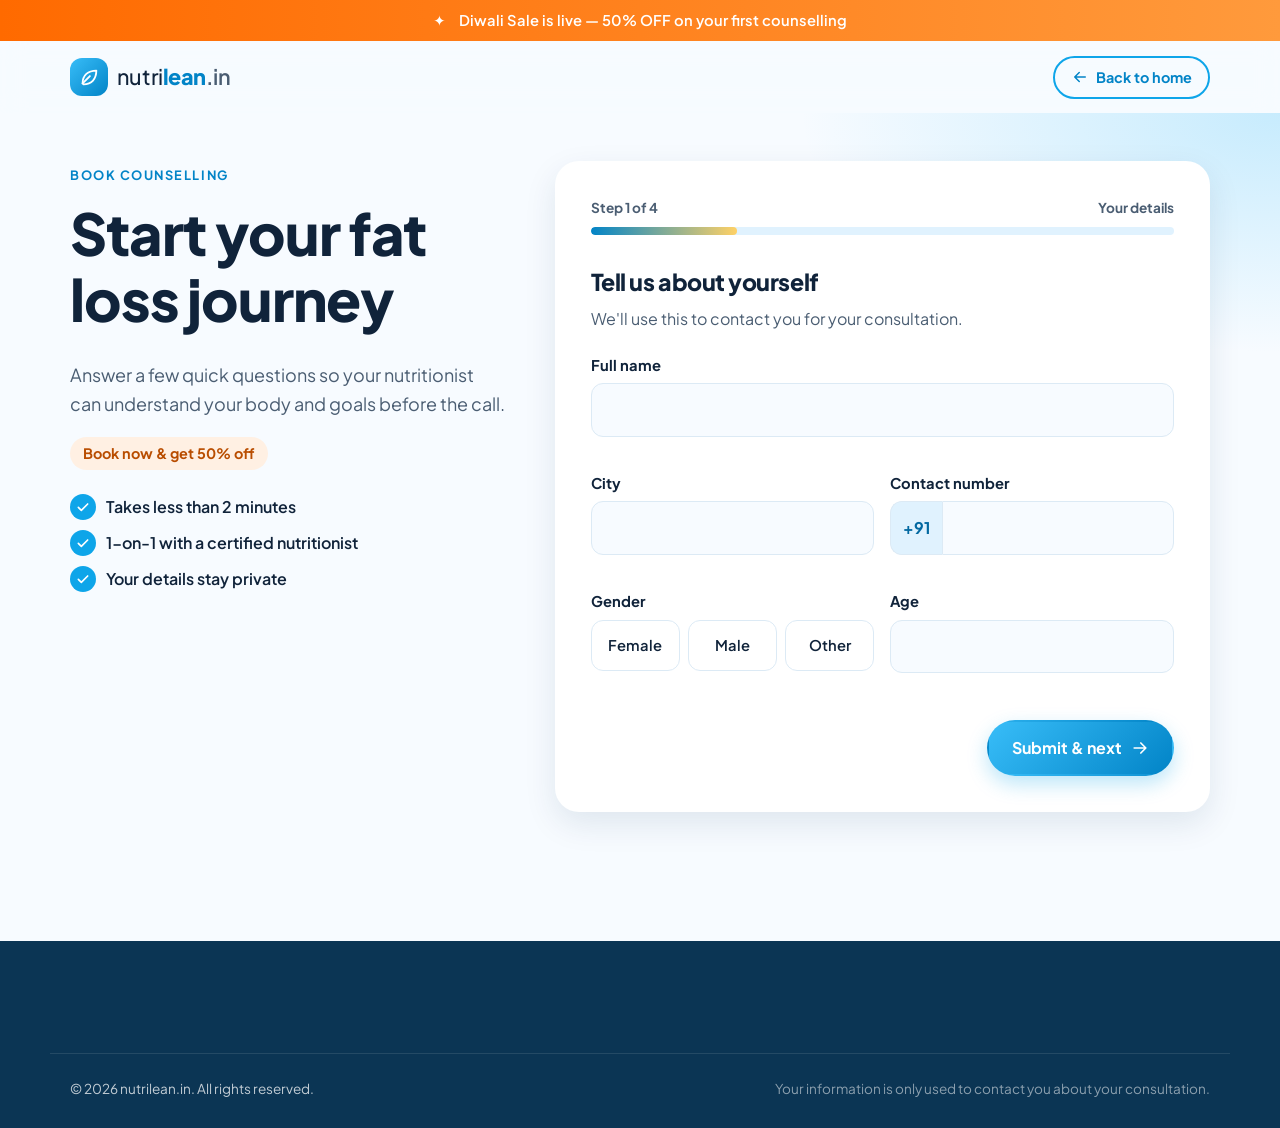
==== book.html @ 093c46b3 "Add nutrilean.in website Static site (HTML/CSS/vanilla JS) with home page, 4-step booking form, What" ====
<!doctype html>
<html lang="en">
<head>
  <meta charset="utf-8">
  <meta name="viewport" content="width=device-width, initial-scale=1">
  <title>Book Consultation — nutrilean.in</title>
  <meta name="description" content="Book your fat loss counselling with a certified nutritionist at nutrilean.in.">
  <meta name="theme-color" content="#0ea5e9">
  <link rel="icon" href="favicon.svg" type="image/svg+xml">
  <link rel="preconnect" href="https://fonts.googleapis.com">
  <link rel="preconnect" href="https://fonts.gstatic.com" crossorigin>
  <link href="https://fonts.googleapis.com/css2?family=Plus+Jakarta+Sans:wght@400;500;600;700;800&display=swap" rel="stylesheet">
  <link rel="stylesheet" href="css/styles.css">
  <script>document.documentElement.classList.add('js')</script>
  <script src="js/placeholder.js"></script>
  <script src="js/config.js"></script>
  <script src="js/main.js" defer></script>
  <script src="js/book.js" defer></script>
</head>
<body>

  <svg width="0" height="0" style="position:absolute" aria-hidden="true">
    <symbol id="i-check" viewBox="0 0 24 24"><path fill="none" stroke="currentColor" stroke-width="2.5" stroke-linecap="round" stroke-linejoin="round" d="M5 12.5l4.5 4.5L19 7.5"/></symbol>
    <symbol id="i-arrow" viewBox="0 0 24 24"><path fill="none" stroke="currentColor" stroke-width="2" stroke-linecap="round" stroke-linejoin="round" d="M5 12h14M13 6l6 6-6 6"/></symbol>
    <symbol id="i-back" viewBox="0 0 24 24"><path fill="none" stroke="currentColor" stroke-width="2" stroke-linecap="round" stroke-linejoin="round" d="M19 12H5M11 6l-6 6 6 6"/></symbol>
    <symbol id="i-leaf" viewBox="0 0 24 24"><g fill="none" stroke="currentColor" stroke-width="2" stroke-linecap="round" stroke-linejoin="round"><path d="M5 19c0-9 6-14 15-14 0 9-5 15-14 15"/><path d="M5 19l8-8"/></g></symbol>
    <symbol id="i-whatsapp" viewBox="0 0 24 24"><path fill="currentColor" d="M12 2a10 10 0 0 0-8.6 15.1L2 22l5-1.3A10 10 0 1 0 12 2zm0 18.2a8.2 8.2 0 0 1-4.2-1.2l-.3-.2-3 .8.8-2.9-.2-.3A8.2 8.2 0 1 1 12 20.2zm4.5-6.1c-.2-.1-1.5-.7-1.7-.8s-.4-.1-.6.1-.7.8-.8 1-.3.2-.5.1a6.7 6.7 0 0 1-3.3-2.9c-.3-.4.3-.4.7-1.4.1-.2 0-.3 0-.4l-.8-1.8c-.2-.5-.4-.4-.6-.4h-.5a1 1 0 0 0-.7.3 3 3 0 0 0-.9 2.2 5.2 5.2 0 0 0 1.1 2.7 11.9 11.9 0 0 0 4.5 4c1.7.7 2.4.8 3.2.6a2.8 2.8 0 0 0 1.8-1.3 2.3 2.3 0 0 0 .2-1.3c-.1-.1-.3-.2-.5-.3z"/></symbol>
  </svg>

  <div class="offer-bar" data-offer-bar hidden>
    <span class="offer-bar__spark" aria-hidden="true">✦</span>
    <span data-offer-banner></span>
  </div>

  <header class="site-header">
    <div class="container site-header__inner">
      <a href="index.html" class="logo" aria-label="nutrilean.in home">
        <span class="logo__mark" aria-hidden="true"><svg class="icon"><use href="#i-leaf"/></svg></span>
        <span class="logo__text">nutri<strong>lean</strong><span class="logo__tld">.in</span></span>
      </a>
      <a href="index.html" class="btn btn--ghost btn--sm"><svg class="icon"><use href="#i-back"/></svg>Back to home</a>
    </div>
  </header>

  <main class="book">
    <div class="container book__inner">
      <aside class="book__aside">
        <p class="eyebrow">Book counselling</p>
        <h1>Start your fat loss journey</h1>
        <p class="lead">Answer a few quick questions so your nutritionist can understand your body and goals before the call.</p>
        <p data-offer-cta-wrap hidden><span class="pill pill--offer" data-offer-cta></span></p>
        <ul class="checklist">
          <li><svg class="icon"><use href="#i-check"/></svg>Takes less than 2 minutes</li>
          <li><svg class="icon"><use href="#i-check"/></svg>1-on-1 with a certified nutritionist</li>
          <li><svg class="icon"><use href="#i-check"/></svg>Your details stay private</li>
        </ul>
      </aside>

      <div class="form-card">
        <form id="booking-form" novalidate>
          <div class="progress" aria-hidden="true">
            <div class="progress__meta"><span data-step-label>Step 1 of 4</span><span data-step-name>Your details</span></div>
            <div class="progress__track"><div class="progress__bar"></div></div>
          </div>

          <!-- Step 1: Basic details -->
          <fieldset class="step" data-step="1" data-name="Your details">
            <legend>Tell us about yourself</legend>
            <p class="step__hint">We'll use this to contact you for your consultation.</p>
            <div class="field-grid">
              <div class="field field--full">
                <label for="name">Full name</label>
                <input id="name" name="name" type="text" autocomplete="name" required>
                <span class="field__error"></span>
              </div>
              <div class="field">
                <label for="city">City</label>
                <input id="city" name="city" type="text" autocomplete="address-level2" required>
                <span class="field__error"></span>
              </div>
              <div class="field">
                <label for="contact">Contact number</label>
                <div class="phone-input">
                  <span>+91</span>
                  <input id="contact" name="contact" type="tel" inputmode="numeric" autocomplete="tel-national" maxlength="10" pattern="[6-9][0-9]{9}" required>
                </div>
                <span class="field__error"></span>
              </div>
              <div class="field">
                <span class="field__label" id="gender-label">Gender</span>
                <div class="segmented" role="radiogroup" aria-labelledby="gender-label">
                  <label class="option"><input type="radio" name="gender" value="Female" required><span class="option__box">Female</span></label>
                  <label class="option"><input type="radio" name="gender" value="Male"><span class="option__box">Male</span></label>
                  <label class="option"><input type="radio" name="gender" value="Other"><span class="option__box">Other</span></label>
                </div>
                <span class="field__error"></span>
              </div>
              <div class="field">
                <label for="age">Age</label>
                <input id="age" name="age" type="number" inputmode="numeric" min="12" max="100" required>
                <span class="field__error"></span>
              </div>
            </div>
          </fieldset>

          <!-- Step 2: Goal -->
          <fieldset class="step" data-step="2" data-name="Your goal" data-group="goal" hidden>
            <legend>Why do you want to lose weight?</legend>
            <p class="step__hint">Select all that apply.</p>
            <div class="options options--2">
              <label class="option"><input type="checkbox" name="goal" value="Improve personality"><span class="option__box">Improve personality</span></label>
              <label class="option"><input type="checkbox" name="goal" value="Become fit / healthier"><span class="option__box">Become fit / healthier</span></label>
              <label class="option"><input type="checkbox" name="goal" value="Feel exhausted"><span class="option__box">I feel exhausted</span></label>
              <label class="option"><input type="checkbox" name="goal" value="Conceive pregnancy / family planning"><span class="option__box">Conceive pregnancy / family planning</span></label>
              <label class="option"><input type="checkbox" name="goal" value="Good looks"><span class="option__box">Good looks</span></label>
            </div>
            <p class="step__error" role="alert"></p>
          </fieldset>

          <!-- Step 3: Health conditions -->
          <fieldset class="step" data-step="3" data-name="Health" data-group="conditions" hidden>
            <legend>Do you have any health conditions?</legend>
            <p class="step__hint">Select all that apply — this helps us plan safely for you.</p>
            <div class="options options--2">
              <label class="option"><input type="checkbox" name="conditions" value="None" data-exclusive><span class="option__box">None</span></label>
              <label class="option"><input type="checkbox" name="conditions" value="Thyroid"><span class="option__box">Thyroid</span></label>
              <label class="option"><input type="checkbox" name="conditions" value="PCOD / PCOS"><span class="option__box">PCOD / PCOS</span></label>
              <label class="option"><input type="checkbox" name="conditions" value="Diabetes / Pre-diabetes"><span class="option__box">Diabetes / Pre-diabetes</span></label>
              <label class="option"><input type="checkbox" name="conditions" value="Cholesterol"><span class="option__box">Cholesterol</span></label>
              <label class="option"><input type="checkbox" name="conditions" value="Fatty liver"><span class="option__box">Fatty liver</span></label>
            </div>
            <p class="step__error" role="alert"></p>
          </fieldset>

          <!-- Step 4: Past attempts -->
          <fieldset class="step" data-step="4" data-name="Past attempts" data-group="tried" hidden>
            <legend>Have you tried any of these to lose weight?</legend>
            <p class="step__hint">Select all that apply.</p>
            <div class="options options--2">
              <label class="option"><input type="checkbox" name="tried" value="Never tried to lose weight" data-exclusive><span class="option__box">Never tried to lose weight</span></label>
              <label class="option"><input type="checkbox" name="tried" value="Paid diet plans"><span class="option__box">Paid diet plans</span></label>
              <label class="option"><input type="checkbox" name="tried" value="Gym membership"><span class="option__box">Gym membership</span></label>
              <label class="option"><input type="checkbox" name="tried" value="Slimming pills & other supplements"><span class="option__box">Slimming pills &amp; other supplements</span></label>
              <label class="option"><input type="checkbox" name="tried" value="Fasting / meal replacement kit"><span class="option__box">Fasting / meal replacement kit</span></label>
              <label class="option"><input type="checkbox" name="tried" value="Other" data-other><span class="option__box">Other</span></label>
            </div>
            <div class="field other-field" hidden>
              <label for="tried-other">Please mention</label>
              <input id="tried-other" name="triedOther" type="text">
            </div>
            <p class="step__error" role="alert"></p>
          </fieldset>

          <div class="form-nav">
            <button type="button" class="btn btn--ghost" data-prev hidden><svg class="icon"><use href="#i-back"/></svg>Back</button>
            <button type="submit" class="btn btn--primary" data-next>Submit &amp; next <svg class="icon"><use href="#i-arrow"/></svg></button>
          </div>
        </form>

        <div class="success" hidden>
          <div class="confetti" aria-hidden="true"></div>
          <span class="success__icon"><svg class="icon"><use href="#i-check"/></svg></span>
          <p class="eyebrow">Booking confirmed</p>
          <h2 class="success__title">Welcome to the nutrilean family, <span class="success__name" data-success-name></span>!</h2>
          <p class="success__lead">You've just taken the most important step — <strong>deciding to start</strong>. Your transformation journey begins today, and <span data-coach-name>Piyush</span> and the team will be with you at every step.</p>

          <p class="success__offer" data-offer-cta-wrap hidden>🎉 Your <strong>50% OFF</strong> on the first counselling is reserved</p>

          <ol class="success__next">
            <li><span>1</span><div><strong>We review your answers</strong><small>Your nutritionist studies your goals and health details</small></div></li>
            <li><span>2</span><div><strong>We call you on <span data-success-phone></span></strong><small>To schedule your 1-on-1 consultation</small></div></li>
            <li><span>3</span><div><strong>Your personalised plan begins</strong><small>Home-cooked food. No supplements. No shortcuts.</small></div></li>
          </ol>

          <p class="success__hint">Want a faster response? Send your details to us on WhatsApp.</p>
          <a class="btn btn--whatsapp btn--lg" data-success-whatsapp target="_blank" rel="noopener"><svg class="icon"><use href="#i-whatsapp"/></svg>Continue on WhatsApp</a>
        </div>
      </div>
    </div>
  </main>

  <footer class="site-footer">
    <div class="container site-footer__bottom">
      <p>© <span data-year></span> nutrilean.in. All rights reserved.</p>
      <p class="site-footer__note">Your information is only used to contact you about your consultation.</p>
    </div>
  </footer>
</body>
</html>
---- css/styles.css ----
/* ==========================================================
   nutrilean.in — styles
   ========================================================== */

:root {
  --blue-900: #0b3554;
  --blue-800: #0369a1;
  --blue-700: #0ea5e9;
  --blue-600: #0284c7;
  --blue-100: #e0f2fe;
  --blue-50: #f0f9ff;
  --accent: #ffd166;
  --orange: #ff7a1a;
  --orange-100: #fff0e3;
  --cream: #f7fbff;
  --ink: #10233a;
  --ink-2: #4a5d72;
  --line: #dceaf5;
  --white: #fff;
  --red: #d64545;

  --radius: 18px;
  --radius-sm: 12px;
  --shadow-sm: 0 2px 8px rgba(11, 53, 84, .06);
  --shadow: 0 12px 32px rgba(11, 53, 84, .10);
  --shadow-lg: 0 24px 60px rgba(11, 53, 84, .16);

  --font: 'Plus Jakarta Sans', system-ui, -apple-system, 'Segoe UI', Roboto, sans-serif;
  --container: 1180px;
  --header-h: 72px;
}

*, *::before, *::after { box-sizing: border-box; }

html { scroll-behavior: smooth; scroll-padding-top: calc(var(--header-h) + 12px); -webkit-text-size-adjust: 100%; }

body {
  margin: 0;
  font-family: var(--font);
  font-size: 16px;
  line-height: 1.6;
  color: var(--ink);
  background: var(--cream);
  -webkit-font-smoothing: antialiased;
}
body.nav-open { overflow: hidden; }
html, body { overflow-x: clip; }
[hidden] { display: none !important; }

img { max-width: 100%; height: auto; display: block; }
a { color: inherit; }
h1, h2, h3, h4 { line-height: 1.15; margin: 0 0 .5em; letter-spacing: -.02em; }
h1 { font-size: clamp(2.2rem, 5vw, 3.6rem); font-weight: 800; }
h2 { font-size: clamp(1.75rem, 3.6vw, 2.6rem); font-weight: 800; }
h3 { font-size: 1.15rem; font-weight: 700; }
p { margin: 0 0 1em; }

.icon { width: 1.25em; height: 1.25em; flex-shrink: 0; }

.container { width: 100%; max-width: var(--container); margin: 0 auto; padding: 0 20px; }

.eyebrow {
  display: inline-block;
  margin-bottom: .9rem;
  font-size: .8rem;
  font-weight: 700;
  letter-spacing: .12em;
  text-transform: uppercase;
  color: var(--blue-600);
}
.lead { font-size: 1.125rem; color: var(--ink-2); }
.highlight { color: var(--blue-600); position: relative; white-space: nowrap; }
.highlight::after {
  content: ""; position: absolute; left: 0; right: 0; bottom: .06em; height: .22em;
  background: var(--accent); opacity: .55; z-index: -1; border-radius: 4px;
}

/* ---------- Buttons ---------- */
.btn {
  display: inline-flex; align-items: center; justify-content: center; gap: .5em;
  padding: .8em 1.4em;
  border: 2px solid transparent;
  border-radius: 999px;
  font: inherit; font-weight: 700; font-size: 1rem;
  text-decoration: none; cursor: pointer;
  transition: transform .15s ease, box-shadow .2s ease, background .2s ease, color .2s ease;
}
.btn:hover { transform: translateY(-2px); }
.btn:active { transform: translateY(0); }
.btn:focus-visible { outline: 3px solid var(--accent); outline-offset: 3px; }
.btn--sm { padding: .55em 1.1em; font-size: .9rem; }
.btn--lg { padding: .95em 1.7em; font-size: 1.05rem; }
.btn--primary { background: linear-gradient(135deg, #38bdf8, #0284c7); color: var(--white); box-shadow: 0 8px 20px rgba(14, 165, 233, .28); }
.btn--primary:hover { background: linear-gradient(135deg, #0ea5e9, #0369a1); box-shadow: 0 12px 26px rgba(14, 165, 233, .34); }
.btn--ghost { border-color: var(--blue-700); color: var(--blue-600); background: transparent; }
.btn--ghost:hover { background: var(--blue-700); color: var(--white); }
.btn--light { background: var(--white); color: var(--blue-800); }
.btn--youtube { background: #ff0033; color: var(--white); }
.btn--instagram { background: linear-gradient(45deg, #f09433, #dc2743 50%, #bc1888); color: var(--white); }
.btn[disabled] { opacity: .6; cursor: not-allowed; transform: none; }

.pill { display: inline-flex; align-items: center; padding: .35em .9em; border-radius: 999px; font-size: .9rem; font-weight: 700; }
.pill--offer { background: var(--orange-100); color: #b94d00; }

/* ---------- Offer bar ---------- */
.offer-bar {
  display: flex; align-items: center; justify-content: center; flex-wrap: wrap; gap: .4em .9em;
  padding: .6em 16px;
  background: linear-gradient(90deg, #ff6a00, #ff9a3c);
  color: var(--white);
  font-size: .92rem; font-weight: 600; text-align: center;
}
.offer-bar[hidden] { display: none; }
.offer-bar__spark { animation: twinkle 1.6s ease-in-out infinite; }
.offer-bar__link {
  display: inline-flex; align-items: center; gap: .3em;
  color: var(--white); font-weight: 800; text-decoration: underline; text-underline-offset: 3px;
}
@keyframes twinkle { 50% { opacity: .35; transform: scale(.8); } }

/* ---------- Header ---------- */
.site-header {
  position: sticky; top: 0; z-index: 50;
  background: rgba(247, 251, 255, .9);
  backdrop-filter: saturate(1.4) blur(12px);
  -webkit-backdrop-filter: saturate(1.4) blur(12px);
  transition: box-shadow .2s ease;
}
.site-header.is-scrolled { box-shadow: 0 1px 0 var(--line), var(--shadow-sm); }
.site-header__inner { display: flex; align-items: center; justify-content: space-between; height: var(--header-h); }

.logo { display: inline-flex; align-items: center; gap: .55rem; text-decoration: none; color: var(--ink); }
.logo__mark {
  display: grid; place-items: center;
  width: 38px; height: 38px; border-radius: 12px;
  background: linear-gradient(135deg, #38bdf8, #0284c7); color: var(--white);
}
.logo__mark .icon { width: 22px; height: 22px; }
.logo__text { font-size: 1.35rem; font-weight: 500; letter-spacing: -.02em; }
.logo__text strong { font-weight: 800; color: var(--blue-600); }
.logo__tld { color: var(--ink-2); font-weight: 600; }
.logo--light { color: var(--white); }
.logo--light .logo__text strong { color: var(--accent); }
.logo--light .logo__tld { color: rgba(255, 255, 255, .7); }

.nav { display: flex; align-items: center; gap: 1.6rem; }
.nav a:not(.btn) { text-decoration: none; font-weight: 600; font-size: .95rem; color: var(--ink-2); transition: color .15s; }
.nav a:not(.btn):hover { color: var(--blue-600); }

.nav-toggle {
  display: none; width: 44px; height: 44px; padding: 10px;
  background: none; border: 0; cursor: pointer;
}
.nav-toggle span { display: block; height: 2px; margin: 5px 0; background: var(--ink); border-radius: 2px; transition: transform .25s, opacity .25s; }
.nav-toggle[aria-expanded="true"] span:nth-child(1) { transform: translateY(7px) rotate(45deg); }
.nav-toggle[aria-expanded="true"] span:nth-child(2) { opacity: 0; }
.nav-toggle[aria-expanded="true"] span:nth-child(3) { transform: translateY(-7px) rotate(-45deg); }

/* ---------- Hero ---------- */
.hero {
  position: relative; overflow: hidden;
  padding: 56px 0 80px;
  background:
    radial-gradient(900px 500px at 85% 10%, rgba(56, 189, 248, .28), transparent 60%),
    radial-gradient(700px 500px at 0% 100%, rgba(14, 165, 233, .10), transparent 60%);
}
.hero__inner { display: grid; grid-template-columns: 1.1fr .9fr; gap: 56px; align-items: center; }
.hero h1 { position: relative; z-index: 0; }
.hero__actions { display: flex; flex-wrap: wrap; gap: 12px; margin: 28px 0 16px; }
.hero__offer { margin: 0 0 32px; }
.hero__offer[hidden] { display: none; }
.hero__stats { display: flex; flex-wrap: wrap; gap: 14px; list-style: none; padding: 0; margin: 0; }
.hero__stats li {
  flex: 1 1 140px;
  padding: 14px 18px;
  background: var(--white); border: 1px solid var(--line); border-radius: var(--radius-sm);
}
.hero__stats strong { display: block; font-size: 1.6rem; font-weight: 800; color: var(--blue-600); line-height: 1.1; }
.hero__stats span { font-size: .85rem; color: var(--ink-2); }

.hero__media { position: relative; }
.hero__media img {
  width: 100%; aspect-ratio: 6 / 7; object-fit: cover;
  border-radius: 28px; box-shadow: var(--shadow-lg);
}
.hero__badge {
  position: absolute; left: -24px; bottom: 32px;
  display: flex; align-items: center; gap: 12px;
  padding: 14px 18px;
  background: var(--white); border-radius: var(--radius-sm); box-shadow: var(--shadow);
}
.hero__badge .icon { width: 36px; height: 36px; color: var(--blue-600); }
.hero__badge strong { display: block; font-size: .98rem; }
.hero__badge span { font-size: .85rem; color: var(--ink-2); }

/* ---------- Sections ---------- */
.section { padding: 88px 0; }
.section--tint { background: var(--blue-50); }
.section--dark { background: var(--blue-900); color: var(--white); }
.section--dark .eyebrow { color: var(--accent); }
.section__head { max-width: 680px; margin: 0 auto 48px; text-align: center; }
.section__head p:last-child { color: var(--ink-2); font-size: 1.08rem; margin: 0; }
.section__cta { display: flex; flex-direction: column; align-items: center; gap: 10px; margin-top: 48px; }
.section__cta-note { font-weight: 600; color: #b94d00; font-size: .95rem; }

/* Transformations */
.transform-grid { display: grid; grid-template-columns: repeat(3, 1fr); gap: 20px; }
.transform-card {
  margin: 0; overflow: hidden;
  background: var(--white); border-radius: var(--radius); box-shadow: var(--shadow-sm);
  transition: transform .25s ease, box-shadow .25s ease;
}
.transform-card:hover { transform: translateY(-4px); box-shadow: var(--shadow); }
.transform-card img { width: 100%; aspect-ratio: 4 / 5; object-fit: cover; }
.transform-card figcaption { padding: 14px 18px 16px; }
.transform-card strong { display: block; color: var(--blue-600); }
.transform-card span { font-size: .9rem; color: var(--ink-2); }

/* Split */
.split { display: grid; grid-template-columns: 1fr 1fr; gap: 56px; align-items: center; }
.checklist { list-style: none; padding: 0; margin: 0 0 28px; display: grid; gap: 10px; }
.checklist li { display: flex; align-items: center; gap: 10px; font-weight: 600; }
.checklist .icon {
  width: 26px; height: 26px; padding: 5px; border-radius: 50%;
  background: var(--blue-700); color: var(--white);
}
.recipe-grid { display: grid; grid-template-columns: 1fr 1fr; gap: 16px; }
.recipe-card { margin: 0; position: relative; overflow: hidden; border-radius: var(--radius); box-shadow: var(--shadow-sm); }
.recipe-card:nth-child(even) { transform: translateY(28px); }
.recipe-card img { width: 100%; aspect-ratio: 1; object-fit: cover; }
.recipe-card figcaption {
  position: absolute; left: 10px; right: 10px; bottom: 10px;
  padding: 8px 12px; border-radius: 10px;
  background: rgba(255, 255, 255, .92); font-weight: 700; font-size: .9rem;
}

/* Consultation path */
.path {
  list-style: none; padding: 0; margin: 0;
  display: grid; grid-template-columns: repeat(3, 1fr); gap: 24px;
  counter-reset: path;
}
.path__step {
  position: relative; padding: 32px 28px;
  background: var(--white); border: 1px solid var(--line); border-radius: var(--radius);
  text-align: center;
}
.path__step:not(:last-child)::after {
  content: ""; position: absolute; top: 58px; right: -24px; width: 24px; height: 2px;
  background: repeating-linear-gradient(90deg, var(--blue-600) 0 6px, transparent 6px 10px);
}
.path__icon {
  display: inline-grid; place-items: center;
  width: 56px; height: 56px; margin-bottom: 16px; border-radius: 16px;
  background: var(--blue-100); color: var(--blue-600);
}
.path__icon .icon { width: 28px; height: 28px; }
.path__step p { color: var(--ink-2); margin: 0; }

/* Why choose us */
.feature-grid { display: grid; grid-template-columns: repeat(3, 1fr); gap: 20px; }
.feature {
  padding: 28px;
  background: rgba(255, 255, 255, .05); border: 1px solid rgba(255, 255, 255, .1); border-radius: var(--radius);
  transition: background .2s, transform .25s;
}
.feature:hover { background: rgba(255, 255, 255, .09); transform: translateY(-4px); }
.feature__icon {
  display: inline-grid; place-items: center;
  width: 50px; height: 50px; margin-bottom: 18px; border-radius: 14px;
  background: var(--accent); color: var(--blue-900);
}
.feature__icon .icon { width: 26px; height: 26px; }
.feature p { color: rgba(255, 255, 255, .72); margin: 0; }

/* Programme */
.programme { display: grid; grid-template-columns: .9fr 1.1fr; gap: 56px; align-items: start; }
.programme__copy { position: sticky; top: calc(var(--header-h) + 24px); }
.guarantee {
  display: flex; gap: 14px; align-items: flex-start;
  margin: 8px 0 28px; padding: 18px 20px;
  background: var(--orange-100); border-radius: var(--radius-sm);
}
.guarantee .icon { width: 34px; height: 34px; color: var(--orange); }
.guarantee strong { display: block; }
.guarantee span { font-size: .95rem; color: var(--ink-2); }
.includes { list-style: none; padding: 0; margin: 0; display: grid; gap: 12px; }
.includes li {
  display: flex; align-items: center; gap: 16px;
  padding: 18px 20px;
  background: var(--white); border: 1px solid var(--line); border-radius: var(--radius-sm);
  transition: border-color .2s, box-shadow .2s;
}
.includes li:hover { border-color: var(--blue-600); box-shadow: var(--shadow-sm); }
.includes__icon {
  display: grid; place-items: center; flex-shrink: 0;
  width: 46px; height: 46px; border-radius: 12px;
  background: var(--blue-100); color: var(--blue-600);
}
.includes strong { display: block; }
.includes span { font-size: .92rem; color: var(--ink-2); }

/* Timeline */
.timeline { list-style: none; padding: 0; margin: 0 auto; max-width: 760px; position: relative; }
.timeline::before {
  content: ""; position: absolute; left: 23px; top: 24px; bottom: 24px; width: 2px;
  background: linear-gradient(var(--blue-600), var(--accent));
}
.timeline__item { position: relative; display: flex; gap: 24px; padding: 0 0 28px; }
.timeline__item:last-child { padding-bottom: 0; }
.timeline__num {
  position: relative; z-index: 1; flex-shrink: 0;
  display: grid; place-items: center;
  width: 48px; height: 48px; border-radius: 50%;
  background: var(--blue-700); color: var(--white); font-weight: 800; font-size: 1.1rem;
  box-shadow: 0 0 0 6px var(--blue-50);
}
.timeline__item > div {
  flex: 1; padding: 20px 24px;
  background: var(--white); border-radius: var(--radius); box-shadow: var(--shadow-sm);
}
.timeline__item p { color: var(--ink-2); margin: 0; }
.tags { display: flex; flex-wrap: wrap; gap: 8px; margin-top: 14px; }
.tag {
  display: inline-flex; align-items: center; gap: 6px;
  padding: 6px 12px; border-radius: 999px;
  background: var(--blue-100); color: var(--blue-800); font-size: .85rem; font-weight: 700;
}
.tag .icon { width: 16px; height: 16px; }
.tag--no { background: #fdeaea; color: #a83232; }
.tag--no::before { content: "✕"; font-size: .8em; }

/* Reviews */
.review-grid { display: grid; grid-template-columns: repeat(3, 1fr); gap: 20px; }
.review-card {
  display: block; overflow: hidden; text-decoration: none;
  background: var(--white); border: 1px solid var(--line); border-radius: var(--radius);
  transition: transform .25s, box-shadow .25s;
}
.review-card:hover { transform: translateY(-4px); box-shadow: var(--shadow); }
.review-card__media { position: relative; display: block; }
.review-card__media img { width: 100%; aspect-ratio: 16 / 9; object-fit: cover; }
.review-card__play {
  position: absolute; inset: 0; margin: auto;
  display: grid; place-items: center;
  width: 60px; height: 60px; border-radius: 50%;
  background: rgba(0, 0, 0, .6); color: var(--white);
  transition: transform .2s, background .2s;
}
.review-card:hover .review-card__play { transform: scale(1.1); background: var(--blue-700); }
.review-card__play .icon { width: 26px; height: 26px; margin-left: 3px; }
.review-card__body { display: flex; align-items: center; gap: 12px; padding: 16px 18px; }
.review-card__body > .icon { width: 28px; height: 28px; }
.review-card--youtube .review-card__body > .icon { color: #ff0033; }
.review-card--instagram .review-card__body > .icon { color: #dc2743; }
.review-card__body strong { display: block; }
.review-card__body small { color: var(--ink-2); font-size: .85rem; }
.social-row { display: flex; flex-wrap: wrap; justify-content: center; gap: 12px; margin-top: 40px; }

/* CTA band */
.cta-band { padding: 0 0 88px; }
.cta-band__inner {
  display: flex; align-items: center; justify-content: space-between; gap: 24px; flex-wrap: wrap;
  padding: 48px;
  background: linear-gradient(120deg, #38bdf8, #0369a1);
  border-radius: 28px; color: var(--white);
  box-shadow: var(--shadow-lg);
}
.cta-band h2 { margin-bottom: .3em; }
.cta-band p { margin: 0; color: rgba(255, 255, 255, .8); font-size: 1.08rem; }
.cta-band p span { color: var(--accent); font-weight: 700; }

/* Footer */
.site-footer { background: var(--blue-900); color: rgba(255, 255, 255, .75); padding: 64px 0 28px; }
.site-footer__inner { display: grid; grid-template-columns: 1.6fr 1fr 1fr; gap: 40px; }
.site-footer__brand p { margin-top: 16px; max-width: 340px; }
.site-footer h4 { color: var(--white); font-size: 1rem; margin-bottom: 14px; }
.site-footer ul { list-style: none; padding: 0; margin: 0; display: grid; gap: 10px; }
.site-footer a { text-decoration: none; transition: color .15s; }
.site-footer a:hover { color: var(--accent); }
.site-footer__social { display: flex; gap: 12px; margin-top: 4px; }
.site-footer__social a {
  display: grid; place-items: center; width: 40px; height: 40px; border-radius: 50%;
  background: rgba(255, 255, 255, .08);
}
.site-footer__bottom {
  display: flex; justify-content: space-between; gap: 16px; flex-wrap: wrap;
  margin-top: 48px; padding-top: 24px; border-top: 1px solid rgba(255, 255, 255, .1);
  font-size: .85rem;
}
.site-footer__bottom p { margin: 0; }
.site-footer__note { opacity: .7; }

/* WhatsApp floating button */
.whatsapp-float {
  position: fixed; right: 20px; bottom: 20px; z-index: 60;
  display: grid; place-items: center;
  width: 58px; height: 58px; border-radius: 50%;
  background: #25d366; color: var(--white);
  box-shadow: 0 10px 24px rgba(37, 211, 102, .45);
  transition: transform .2s;
}
.whatsapp-float:hover { transform: scale(1.08); }
.whatsapp-float .icon { width: 32px; height: 32px; }

/* Reveal animation (only when JS is running) */
.js .reveal { opacity: 0; transform: translateY(24px); transition: opacity .7s ease, transform .7s ease; }
.js .reveal.is-visible { opacity: 1; transform: none; }
@media (prefers-reduced-motion: reduce) {
  html { scroll-behavior: auto; }
  .js .reveal { opacity: 1; transform: none; transition: none; }
  .offer-bar__spark { animation: none; }
}

/* ==========================================================
   Booking page
   ========================================================== */
.book {
  min-height: calc(100vh - var(--header-h));
  padding: 48px 0 96px;
  background:
    radial-gradient(800px 400px at 100% 0%, rgba(56, 189, 248, .25), transparent 60%),
    var(--cream);
}
.book__inner { display: grid; grid-template-columns: .8fr 1.2fr; gap: 48px; align-items: start; }
.book__aside { position: sticky; top: calc(var(--header-h) + 24px); }
.book__aside .checklist { margin-top: 24px; }

.form-card {
  padding: 36px;
  background: var(--white); border-radius: 24px; box-shadow: var(--shadow);
}
.progress { margin-bottom: 28px; }
.progress__meta { display: flex; justify-content: space-between; font-size: .85rem; font-weight: 700; color: var(--ink-2); margin-bottom: 8px; }
.progress__track { height: 8px; border-radius: 999px; background: var(--blue-100); overflow: hidden; }
.progress__bar { height: 100%; width: 25%; border-radius: inherit; background: linear-gradient(90deg, var(--blue-600), var(--accent)); transition: width .35s ease; }

.step { border: 0; padding: 0; margin: 0; min-width: 0; }
.step[hidden] { display: none; }
.step legend { padding: 0; margin-bottom: 6px; font-size: 1.45rem; font-weight: 800; letter-spacing: -.02em; }
.step__hint { color: var(--ink-2); margin-bottom: 22px; }

.field-grid { display: grid; grid-template-columns: 1fr 1fr; gap: 16px; }
.field { display: flex; flex-direction: column; gap: 6px; }
.field--full { grid-column: 1 / -1; }
.field label, .field .field__label { font-weight: 700; font-size: .92rem; }
.field input, .field select, .field textarea {
  width: 100%; padding: 13px 14px;
  font: inherit; color: var(--ink);
  background: var(--cream); border: 1.5px solid var(--line); border-radius: var(--radius-sm);
  transition: border-color .15s, box-shadow .15s, background .15s;
}
.field input:focus, .field select:focus, .field textarea:focus {
  outline: none; border-color: var(--blue-600); background: var(--white);
  box-shadow: 0 0 0 4px rgba(14, 165, 233, .12);
}
.field.has-error input, .field.has-error select { border-color: var(--red); }
.field__error { color: var(--red); font-size: .82rem; font-weight: 600; min-height: 1em; }
.phone-input { display: flex; }
.phone-input span {
  display: grid; place-items: center; padding: 0 12px;
  background: var(--blue-100); border: 1.5px solid var(--line); border-right: 0;
  border-radius: var(--radius-sm) 0 0 var(--radius-sm); font-weight: 700; color: var(--blue-800);
}
.phone-input input { border-radius: 0 var(--radius-sm) var(--radius-sm) 0; }

.segmented { display: flex; gap: 8px; flex-wrap: wrap; }
.segmented label { flex: 1; min-width: 0; }
.segmented .option__box { padding: 13px 8px; }

.options { display: grid; gap: 10px; }
.option { position: relative; display: block; cursor: pointer; }
.option input { position: absolute; opacity: 0; pointer-events: none; }
.option__box {
  display: flex; align-items: center; gap: 12px;
  padding: 14px 16px;
  border: 1.5px solid var(--line); border-radius: var(--radius-sm); background: var(--white);
  font-weight: 600;
  transition: border-color .15s, background .15s;
}
.option__box::before {
  content: ""; flex-shrink: 0; width: 22px; height: 22px;
  border: 2px solid #a9c4da; border-radius: 7px; background: var(--white) center / 14px no-repeat;
  transition: background-color .15s, border-color .15s;
}
.option input[type="radio"] + .option__box::before { border-radius: 50%; }
.option:hover .option__box { border-color: var(--blue-600); }
.option input:checked + .option__box { border-color: var(--blue-700); background: var(--blue-50); }
.option input:checked + .option__box::before {
  border-color: var(--blue-700); background-color: var(--blue-700);
  background-image: url("data:image/svg+xml,%3Csvg xmlns='http://www.w3.org/2000/svg' viewBox='0 0 24 24'%3E%3Cpath fill='none' stroke='white' stroke-width='3.5' stroke-linecap='round' stroke-linejoin='round' d='M5 12.5l4.5 4.5L19 7.5'/%3E%3C/svg%3E");
}
.option input:focus-visible + .option__box { box-shadow: 0 0 0 4px rgba(14, 165, 233, .2); }
.segmented .option__box { justify-content: center; }
.segmented .option__box::before { display: none; }
.options--2 { grid-template-columns: 1fr 1fr; }
.other-field { margin-top: 10px; }
.other-field[hidden] { display: none; }

.step__error { color: var(--red); font-weight: 600; font-size: .9rem; margin: 12px 0 0; min-height: 1.2em; }

.form-nav { display: flex; justify-content: space-between; gap: 12px; margin-top: 28px; }
.form-nav .btn--primary { margin-left: auto; }

.book__inner.is-done { grid-template-columns: 1fr; max-width: 760px; }
.book__inner.is-done .book__aside { display: none; }

.success { position: relative; text-align: center; padding: 8px 0; animation: pop-in .6s cubic-bezier(.2, .9, .3, 1.2); }
.success[hidden] { display: none; }
.success__icon {
  display: grid; place-items: center;
  width: 84px; height: 84px; margin: 12px auto 22px; border-radius: 50%;
  background: linear-gradient(135deg, #38bdf8, #0284c7); color: var(--white);
  box-shadow: 0 0 0 10px var(--blue-100), 0 14px 30px rgba(14, 165, 233, .35);
  animation: pulse-ring 2.4s ease-out .6s infinite;
}
.success__icon .icon { width: 44px; height: 44px; }
.success__title { font-size: clamp(1.7rem, 4vw, 2.4rem); max-width: 560px; margin: 0 auto .5em; }
.success__name {
  background: linear-gradient(120deg, #0ea5e9, #0369a1);
  -webkit-background-clip: text; background-clip: text; color: transparent;
}
.success p { color: var(--ink-2); max-width: 520px; margin-left: auto; margin-right: auto; }
.success__lead { font-size: 1.08rem; }
.success__lead strong { color: var(--ink); }
.success__offer {
  display: inline-block; padding: 10px 18px; border-radius: 999px;
  background: var(--orange-100); color: #b94d00 !important; font-weight: 600;
}
.success__next {
  list-style: none; padding: 0; margin: 28px auto; max-width: 520px;
  display: grid; gap: 10px; text-align: left;
}
.success__next li {
  display: flex; align-items: center; gap: 14px;
  padding: 14px 16px; border-radius: var(--radius-sm);
  background: var(--blue-50); border: 1px solid var(--blue-100);
}
.success__next li > span {
  display: grid; place-items: center; flex-shrink: 0;
  width: 34px; height: 34px; border-radius: 50%;
  background: var(--white); color: var(--blue-600); font-weight: 800;
  box-shadow: var(--shadow-sm);
}
.success__next strong { display: block; font-size: .98rem; }
.success__next small { color: var(--ink-2); font-size: .86rem; }
.success__hint { font-size: .92rem; margin-bottom: 4px; }
.success .btn { margin-top: 8px; }

.confetti { position: absolute; inset: -40px 0 auto; height: 0; pointer-events: none; z-index: 2; }
.confetti i {
  position: absolute; top: 0; width: 9px; height: 14px; border-radius: 2px; opacity: 0;
  animation: confetti-fall linear forwards;
}
.confetti i:nth-child(3n) { width: 8px; height: 8px; border-radius: 50%; }
@keyframes confetti-fall {
  0% { opacity: 1; transform: translate(0, 0) rotate(0); }
  100% { opacity: 0; transform: translate(var(--drift), 520px) rotate(var(--spin)); }
}
@keyframes pop-in { from { opacity: 0; transform: scale(.94) translateY(12px); } }
@keyframes pulse-ring {
  0% { box-shadow: 0 0 0 10px var(--blue-100), 0 0 0 10px rgba(56, 189, 248, .45), 0 14px 30px rgba(14, 165, 233, .35); }
  100% { box-shadow: 0 0 0 10px var(--blue-100), 0 0 0 28px rgba(56, 189, 248, 0), 0 14px 30px rgba(14, 165, 233, .35); }
}
@media (prefers-reduced-motion: reduce) {
  .success, .success__icon { animation: none; }
}
.btn--whatsapp { background: #25d366; color: var(--white); }

/* ==========================================================
   Responsive
   ========================================================== */
@media (max-width: 1024px) {
  .hero__inner, .split, .programme, .book__inner { grid-template-columns: 1fr; gap: 40px; }
  .hero__media { max-width: 520px; margin: 0 auto; width: 100%; }
  .hero__badge { left: 12px; }
  .programme__copy, .book__aside { position: static; }
  .feature-grid, .transform-grid, .review-grid { grid-template-columns: repeat(2, 1fr); }
}

@media (max-width: 860px) {
  .nav-toggle { display: block; }
  .nav {
    position: fixed; inset: var(--header-h) 0 0 0;
    flex-direction: column; align-items: stretch; gap: 0;
    padding: 16px 20px 32px;
    background: var(--cream);
    opacity: 0; transform: translateY(-12px); visibility: hidden;
    transition: opacity .25s ease, transform .25s ease, visibility .25s;
  }
  .nav.is-open { opacity: 1; transform: none; visibility: visible; }
  .nav a:not(.btn) { padding: 16px 4px; border-bottom: 1px solid var(--line); font-size: 1.1rem; }
  .nav__cta { margin-top: 20px; padding: 1em; font-size: 1rem; }
  .path { grid-template-columns: 1fr; }
  .path__step:not(:last-child)::after { top: auto; bottom: -24px; right: auto; left: 50%; width: 2px; height: 24px; background: repeating-linear-gradient(var(--blue-600) 0 6px, transparent 6px 10px); }
  .site-footer__inner { grid-template-columns: 1fr 1fr; }
  .site-footer__brand { grid-column: 1 / -1; }
}

@media (max-width: 600px) {
  :root { --header-h: 64px; }
  .container { padding: 0 16px; }
  .section { padding: 64px 0; }
  .hero { padding: 32px 0 56px; }
  .hero__actions .btn { flex: 1 1 100%; }
  .hero__stats li { flex-basis: calc(50% - 7px); padding: 12px 14px; }
  .hero__stats li:last-child { flex-basis: 100%; }
  .feature-grid, .transform-grid, .review-grid { grid-template-columns: 1fr; }
  .transform-grid { grid-template-columns: 1fr 1fr; gap: 12px; }
  .transform-card figcaption { padding: 10px 12px 12px; font-size: .9rem; }
  .recipe-grid { gap: 12px; }
  .recipe-card:nth-child(even) { transform: translateY(16px); }
  .cta-band__inner { padding: 32px 24px; }
  .cta-band__inner .btn { width: 100%; }
  .site-footer__inner { grid-template-columns: 1fr; }
  .form-card { padding: 24px 18px; border-radius: 20px; }
  .field-grid, .options--2 { grid-template-columns: 1fr; }
  .whatsapp-float { width: 52px; height: 52px; right: 16px; bottom: 16px; }
}
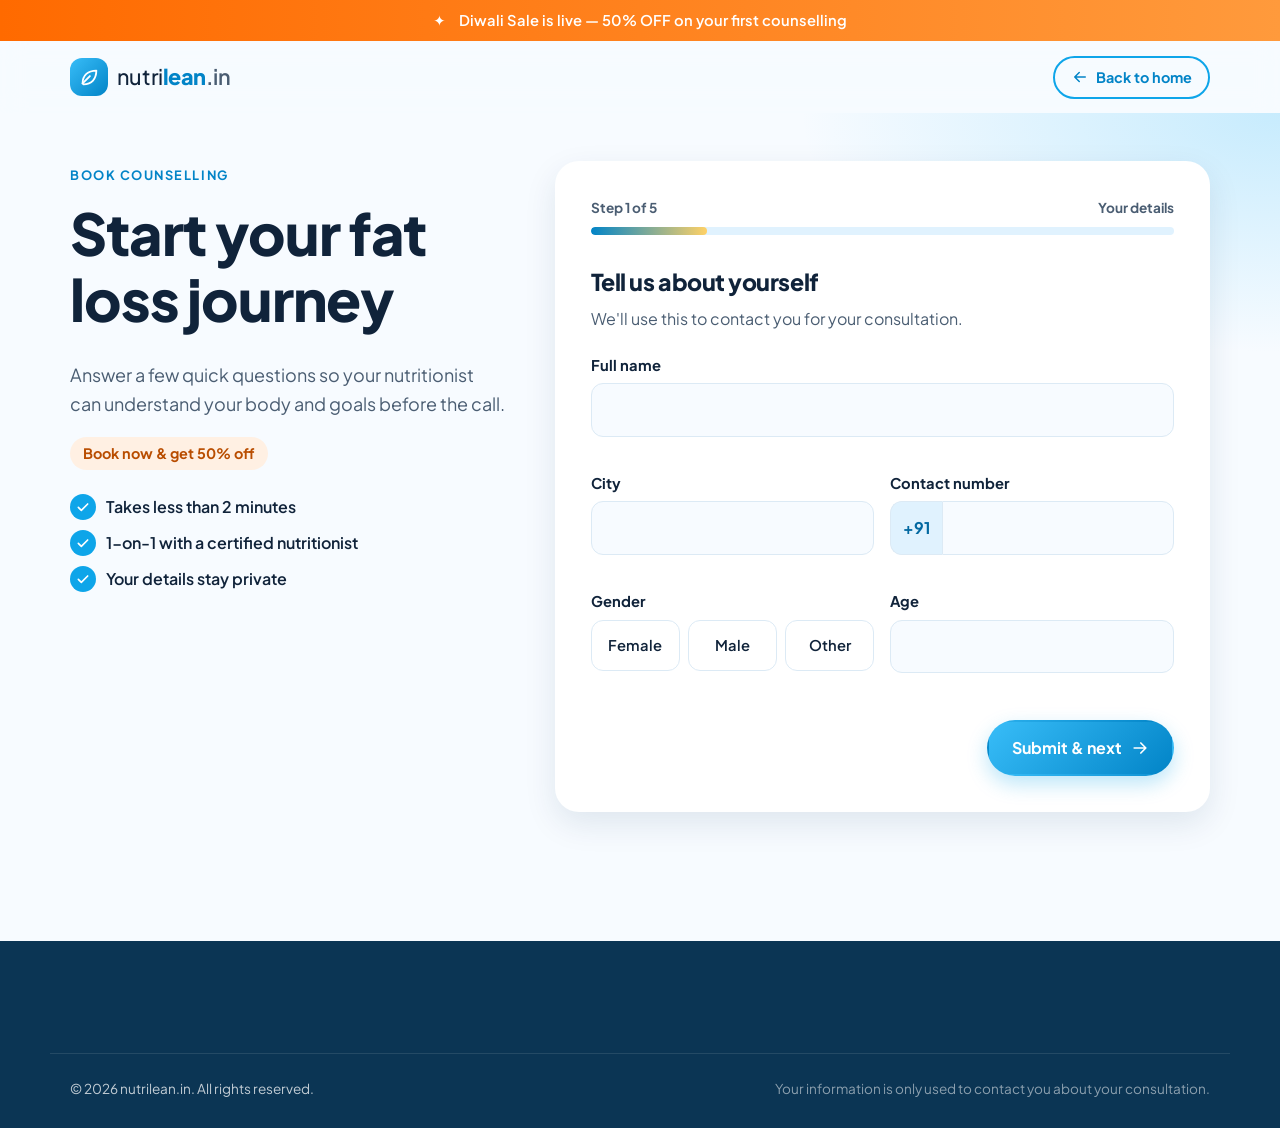
==== commit 7db36006: "Add client video stories, consultation slot picker and Instagram link - Video stories section (11 cl" ====
--- a/book.html
+++ b/book.html
@@ -59,7 +59,7 @@
       <div class="form-card">
         <form id="booking-form" novalidate>
           <div class="progress" aria-hidden="true">
-            <div class="progress__meta"><span data-step-label>Step 1 of 4</span><span data-step-name>Your details</span></div>
+            <div class="progress__meta"><span data-step-label>Step 1 of 5</span><span data-step-name>Your details</span></div>
             <div class="progress__track"><div class="progress__bar"></div></div>
           </div>
 
@@ -151,6 +151,15 @@
             <p class="step__error" role="alert"></p>
           </fieldset>
 
+          <!-- Step 5: Consultation slot -->
+          <fieldset class="step" data-step="5" data-name="Your slot" data-slot hidden>
+            <legend>Pick your consultation slot</legend>
+            <p class="step__hint">Consultations run Thursday to Sunday. Slots fill up fast — choose a day, then a time.</p>
+            <div class="slot-days" data-slot-days role="radiogroup" aria-label="Day"></div>
+            <div class="slot-times" data-slot-times role="radiogroup" aria-label="Time"></div>
+            <p class="step__error" role="alert"></p>
+          </fieldset>
+
           <div class="form-nav">
             <button type="button" class="btn btn--ghost" data-prev hidden><svg class="icon"><use href="#i-back"/></svg>Back</button>
             <button type="submit" class="btn btn--primary" data-next>Submit &amp; next <svg class="icon"><use href="#i-arrow"/></svg></button>
@@ -168,7 +177,7 @@
 
           <ol class="success__next">
             <li><span>1</span><div><strong>We review your answers</strong><small>Your nutritionist studies your goals and health details</small></div></li>
-            <li><span>2</span><div><strong>We call you on <span data-success-phone></span></strong><small>To schedule your 1-on-1 consultation</small></div></li>
+            <li><span>2</span><div><strong>We call you on <span data-success-phone></span></strong><small>For your 1-on-1 consultation on <span data-success-slot></span></small></div></li>
             <li><span>3</span><div><strong>Your personalised plan begins</strong><small>Home-cooked food. No supplements. No shortcuts.</small></div></li>
           </ol>
 
--- a/css/styles.css
+++ b/css/styles.css
@@ -180,7 +180,7 @@
 
 .hero__media { position: relative; }
 .hero__media img {
-  width: 100%; aspect-ratio: 6 / 7; object-fit: cover;
+  width: 100%; aspect-ratio: 6 / 7; object-fit: cover; object-position: 52% 30%;
   border-radius: 28px; box-shadow: var(--shadow-lg);
 }
 .hero__badge {
@@ -204,7 +204,7 @@
 .section__cta-note { font-weight: 600; color: #b94d00; font-size: .95rem; }
 
 /* Transformations */
-.transform-grid { display: grid; grid-template-columns: repeat(3, 1fr); gap: 20px; }
+.transform-grid { display: grid; grid-template-columns: repeat(auto-fit, minmax(280px, 520px)); justify-content: center; gap: 20px; }
 .transform-card {
   margin: 0; overflow: hidden;
   background: var(--white); border-radius: var(--radius); box-shadow: var(--shadow-sm);
@@ -212,9 +212,38 @@
 }
 .transform-card:hover { transform: translateY(-4px); box-shadow: var(--shadow); }
 .transform-card img { width: 100%; aspect-ratio: 4 / 5; object-fit: cover; }
+.transform-card__pair { display: grid; grid-template-columns: 1fr 1fr; gap: 3px; background: var(--white); }
+.transform-card__photo { position: relative; }
+.transform-card__pair img { aspect-ratio: 2 / 3; }
+.transform-card__tag {
+  position: absolute; left: 10px; bottom: 10px;
+  padding: 5px 12px; border-radius: 999px;
+  font-size: .8rem; font-weight: 800; letter-spacing: .02em;
+  background: rgba(16, 35, 58, .78); color: var(--white);
+}
+.transform-card__tag--After { background: linear-gradient(135deg, #38bdf8, #0284c7); }
 .transform-card figcaption { padding: 14px 18px 16px; }
-.transform-card strong { display: block; color: var(--blue-600); }
-.transform-card span { font-size: .9rem; color: var(--ink-2); }
+.transform-card strong { display: block; font-size: 1.15rem; color: var(--blue-600); }
+.transform-card figcaption span { font-size: .9rem; color: var(--ink-2); }
+
+/* Experts */
+.expert-grid { display: grid; grid-template-columns: repeat(auto-fit, minmax(260px, 380px)); justify-content: center; gap: 24px; }
+.expert-card {
+  overflow: hidden;
+  background: var(--white); border-radius: var(--radius); box-shadow: var(--shadow-sm);
+  transition: transform .25s ease, box-shadow .25s ease;
+}
+.expert-card:hover { transform: translateY(-4px); box-shadow: var(--shadow); }
+.expert-card img { width: 100%; aspect-ratio: 4 / 5; object-fit: cover; }
+.expert-card__body { padding: 18px 20px 22px; }
+.expert-card h3 { margin: 0; font-size: 1.25rem; }
+.expert-card__role { margin: 2px 0 12px; font-weight: 700; color: var(--blue-600); }
+.expert-card__creds { list-style: none; padding: 0; margin: 0; display: flex; flex-wrap: wrap; gap: 6px; }
+.expert-card__creds li {
+  padding: 5px 11px; border-radius: 999px;
+  font-size: .82rem; font-weight: 600; line-height: 1.35;
+  background: var(--blue-50); color: var(--blue-900); border: 1px solid var(--line);
+}
 
 /* Split */
 .split { display: grid; grid-template-columns: 1fr 1fr; gap: 56px; align-items: center; }
@@ -227,12 +256,15 @@
 .recipe-grid { display: grid; grid-template-columns: 1fr 1fr; gap: 16px; }
 .recipe-card { margin: 0; position: relative; overflow: hidden; border-radius: var(--radius); box-shadow: var(--shadow-sm); }
 .recipe-card:nth-child(even) { transform: translateY(28px); }
-.recipe-card img { width: 100%; aspect-ratio: 1; object-fit: cover; }
+.recipe-card img { width: 100%; aspect-ratio: 4 / 5; object-fit: cover; transition: transform .5s ease; }
+.recipe-card:hover img { transform: scale(1.05); }
 .recipe-card figcaption {
   position: absolute; left: 10px; right: 10px; bottom: 10px;
-  padding: 8px 12px; border-radius: 10px;
-  background: rgba(255, 255, 255, .92); font-weight: 700; font-size: .9rem;
-}
+  padding: 9px 12px; border-radius: 10px;
+  background: rgba(255, 255, 255, .94); box-shadow: var(--shadow-sm);
+}
+.recipe-card figcaption strong { display: block; font-size: .92rem; line-height: 1.25; }
+.recipe-card figcaption span { display: block; margin-top: 2px; font-size: .78rem; line-height: 1.35; color: var(--ink-2); }
 
 /* Consultation path */
 .path {
@@ -330,31 +362,31 @@
 .tag--no { background: #fdeaea; color: #a83232; }
 .tag--no::before { content: "✕"; font-size: .8em; }
 
-/* Reviews */
-.review-grid { display: grid; grid-template-columns: repeat(3, 1fr); gap: 20px; }
-.review-card {
-  display: block; overflow: hidden; text-decoration: none;
+/* Client video stories */
+.video-rail { position: relative; }
+.video-track {
+  display: flex; gap: 16px; overflow-x: auto; scroll-snap-type: x mandatory;
+  padding: 4px 4px 16px; margin: 0 -4px; scrollbar-width: thin;
+}
+.video-card {
+  flex: 0 0 260px; margin: 0; scroll-snap-align: start; overflow: hidden;
   background: var(--white); border: 1px solid var(--line); border-radius: var(--radius);
-  transition: transform .25s, box-shadow .25s;
-}
-.review-card:hover { transform: translateY(-4px); box-shadow: var(--shadow); }
-.review-card__media { position: relative; display: block; }
-.review-card__media img { width: 100%; aspect-ratio: 16 / 9; object-fit: cover; }
-.review-card__play {
-  position: absolute; inset: 0; margin: auto;
-  display: grid; place-items: center;
-  width: 60px; height: 60px; border-radius: 50%;
-  background: rgba(0, 0, 0, .6); color: var(--white);
-  transition: transform .2s, background .2s;
-}
-.review-card:hover .review-card__play { transform: scale(1.1); background: var(--blue-700); }
-.review-card__play .icon { width: 26px; height: 26px; margin-left: 3px; }
-.review-card__body { display: flex; align-items: center; gap: 12px; padding: 16px 18px; }
-.review-card__body > .icon { width: 28px; height: 28px; }
-.review-card--youtube .review-card__body > .icon { color: #ff0033; }
-.review-card--instagram .review-card__body > .icon { color: #dc2743; }
-.review-card__body strong { display: block; }
-.review-card__body small { color: var(--ink-2); font-size: .85rem; }
+}
+.video-card__media { position: relative; background: var(--blue-900); }
+.video-card video { display: block; width: 100%; height: auto; aspect-ratio: 9 / 16; object-fit: cover; cursor: pointer; }
+.video-card figcaption { padding: 12px 16px 14px; }
+.video-card figcaption strong { display: block; color: var(--blue-600); line-height: 1.3; }
+.video-card figcaption span { font-size: .9rem; color: var(--ink-2); }
+.video-rail__btn {
+  position: absolute; top: calc(50% - 50px); z-index: 1;
+  display: grid; place-items: center; width: 46px; height: 46px;
+  border: 1px solid var(--line); border-radius: 50%; cursor: pointer;
+  background: var(--white); color: var(--blue-800); box-shadow: var(--shadow);
+}
+.video-rail__btn:hover { background: var(--blue-50); }
+.video-rail__btn--prev { left: -18px; }
+.video-rail__btn--prev .icon { transform: rotate(180deg); }
+.video-rail__btn--next { right: -18px; }
 .social-row { display: flex; flex-wrap: wrap; justify-content: center; gap: 12px; margin-top: 40px; }
 
 /* CTA band */
@@ -422,11 +454,12 @@
     radial-gradient(800px 400px at 100% 0%, rgba(56, 189, 248, .25), transparent 60%),
     var(--cream);
 }
-.book__inner { display: grid; grid-template-columns: .8fr 1.2fr; gap: 48px; align-items: start; }
+.book__inner { display: grid; grid-template-columns: minmax(0, .8fr) minmax(0, 1.2fr); gap: 48px; align-items: start; }
 .book__aside { position: sticky; top: calc(var(--header-h) + 24px); }
 .book__aside .checklist { margin-top: 24px; }
 
 .form-card {
+  min-width: 0;
   padding: 36px;
   background: var(--white); border-radius: 24px; box-shadow: var(--shadow);
 }
@@ -497,6 +530,40 @@
 .other-field { margin-top: 10px; }
 .other-field[hidden] { display: none; }
 
+/* Consultation slots */
+.slot-days { display: flex; gap: 8px; overflow-x: auto; padding: 2px 2px 8px; margin: 0 -2px 14px; scrollbar-width: thin; }
+.slot-day, .slot-time { position: relative; cursor: pointer; }
+.slot-day input, .slot-time input { position: absolute; opacity: 0; pointer-events: none; }
+.slot-day span {
+  display: flex; flex-direction: column; align-items: center; gap: 1px;
+  min-width: 68px; padding: 10px 8px;
+  border: 1.5px solid var(--line); border-radius: var(--radius-sm); background: var(--white);
+  transition: border-color .15s, background .15s;
+}
+.slot-day small { font-size: .74rem; font-weight: 600; color: var(--ink-2); text-transform: uppercase; letter-spacing: .04em; }
+.slot-day strong { font-size: 1.35rem; line-height: 1.1; }
+.slot-day em { margin-top: 4px; font-style: normal; font-size: .7rem; font-weight: 700; color: #15803d; }
+.slot-times { display: grid; grid-template-columns: repeat(3, 1fr); gap: 8px; }
+.slot-time span {
+  display: flex; flex-direction: column; align-items: center; justify-content: center;
+  min-height: 52px; padding: 8px 6px;
+  border: 1.5px solid var(--line); border-radius: var(--radius-sm); background: var(--white);
+  font-weight: 700; transition: border-color .15s, background .15s;
+}
+.slot-time small { font-size: .7rem; font-weight: 700; text-transform: uppercase; letter-spacing: .04em; }
+.slot-day:hover span, .slot-time:hover span { border-color: var(--blue-600); }
+.slot-day input:checked + span, .slot-time input:checked + span {
+  border-color: var(--blue-700); background: linear-gradient(135deg, #38bdf8, #0284c7); color: var(--white);
+}
+.slot-day input:checked + span small, .slot-day input:checked + span em { color: var(--white); }
+.slot-day input:focus-visible + span, .slot-time input:focus-visible + span { box-shadow: 0 0 0 4px rgba(14, 165, 233, .2); }
+.slot-day input:disabled + span, .slot-time input:disabled + span {
+  cursor: not-allowed; border-style: dashed; background: #f1f5f9; color: #94a3b8; text-decoration: line-through;
+}
+.slot-time input:disabled + span small, .slot-day input:disabled + span em { text-decoration: none; color: #b45309; }
+.slot-day:has(input:disabled), .slot-time:has(input:disabled) { cursor: not-allowed; }
+.slot-day:has(input:disabled):hover span, .slot-time:has(input:disabled):hover span { border-color: var(--line); }
+
 .step__error { color: var(--red); font-weight: 600; font-size: .9rem; margin: 12px 0 0; min-height: 1.2em; }
 
 .form-nav { display: flex; justify-content: space-between; gap: 12px; margin-top: 28px; }
@@ -575,7 +642,7 @@
   .hero__media { max-width: 520px; margin: 0 auto; width: 100%; }
   .hero__badge { left: 12px; }
   .programme__copy, .book__aside { position: static; }
-  .feature-grid, .transform-grid, .review-grid { grid-template-columns: repeat(2, 1fr); }
+  .feature-grid { grid-template-columns: repeat(2, 1fr); }
 }
 
 @media (max-width: 860px) {
@@ -605,8 +672,10 @@
   .hero__actions .btn { flex: 1 1 100%; }
   .hero__stats li { flex-basis: calc(50% - 7px); padding: 12px 14px; }
   .hero__stats li:last-child { flex-basis: 100%; }
-  .feature-grid, .transform-grid, .review-grid { grid-template-columns: 1fr; }
-  .transform-grid { grid-template-columns: 1fr 1fr; gap: 12px; }
+  .feature-grid { grid-template-columns: 1fr; }
+  .video-card { flex-basis: 72%; }
+  .video-rail__btn { display: none; }
+  .transform-grid, .expert-grid { grid-template-columns: 1fr; }
   .transform-card figcaption { padding: 10px 12px 12px; font-size: .9rem; }
   .recipe-grid { gap: 12px; }
   .recipe-card:nth-child(even) { transform: translateY(16px); }
